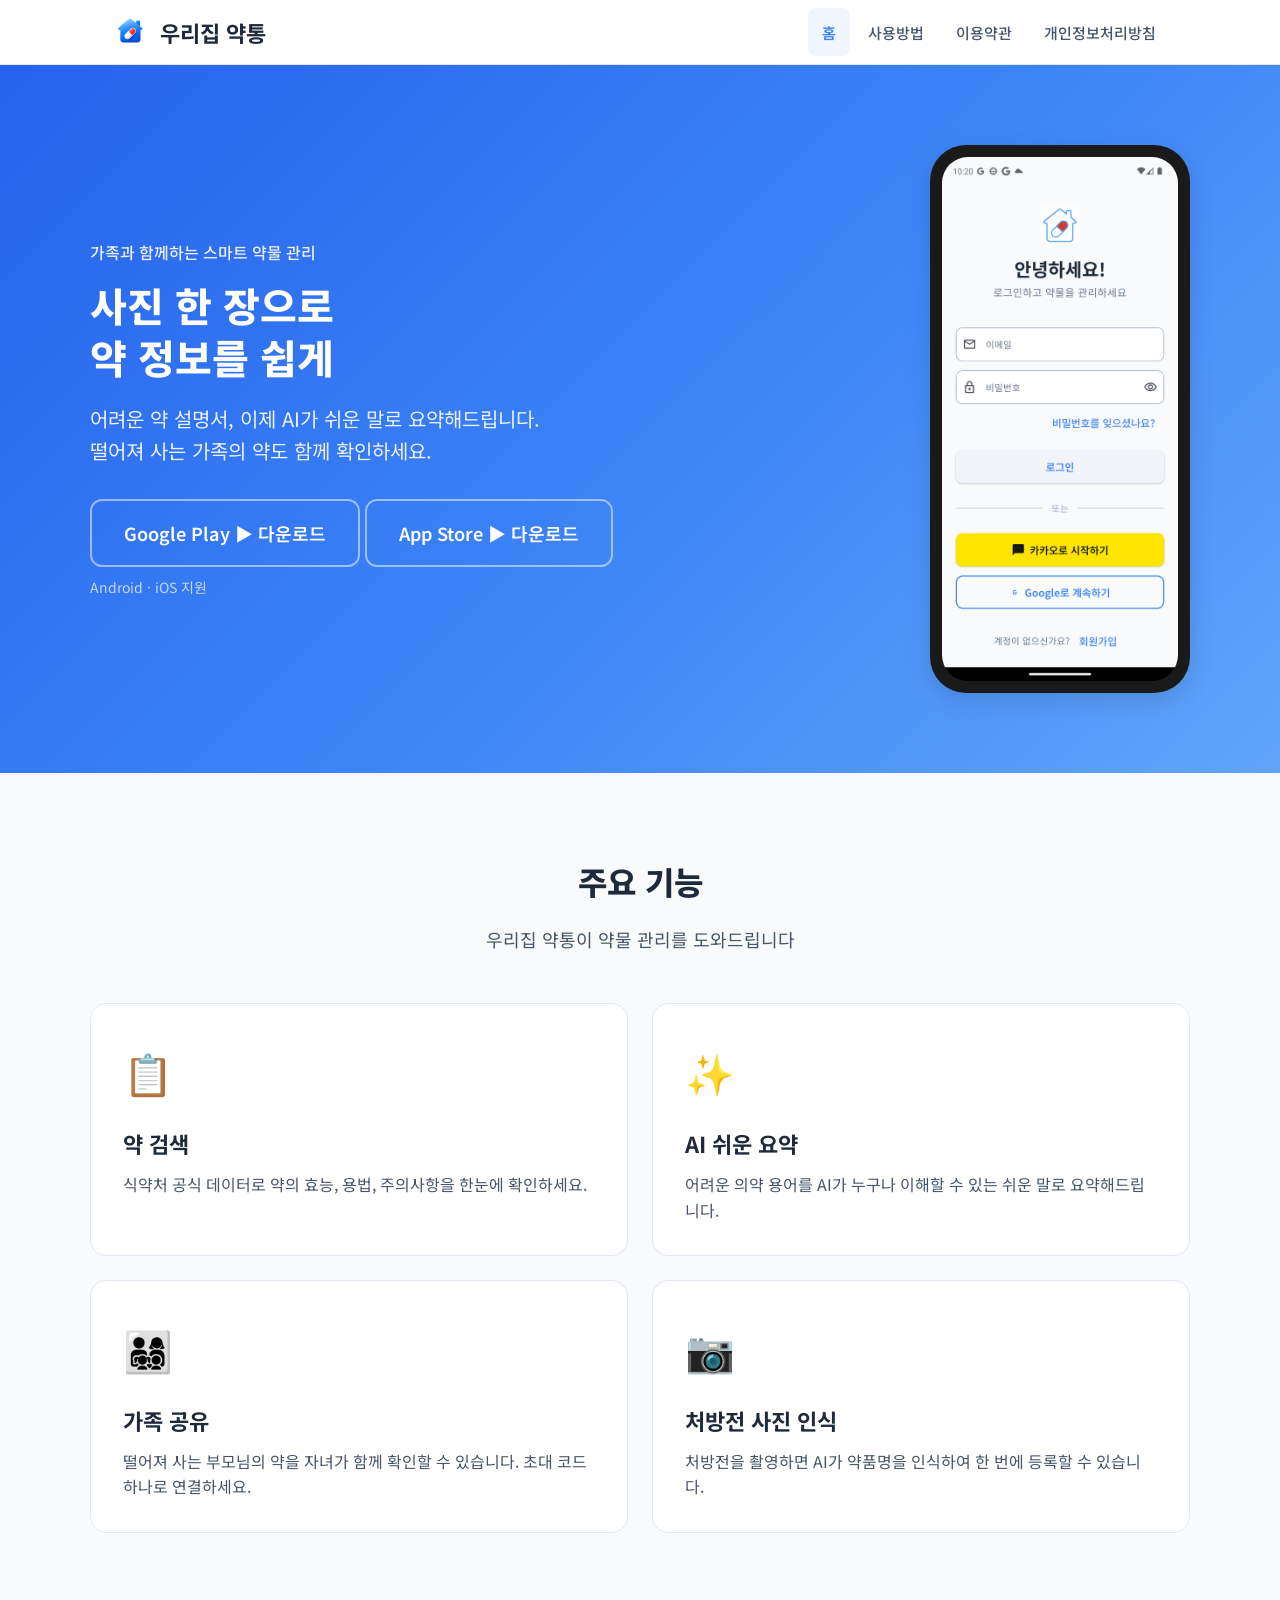
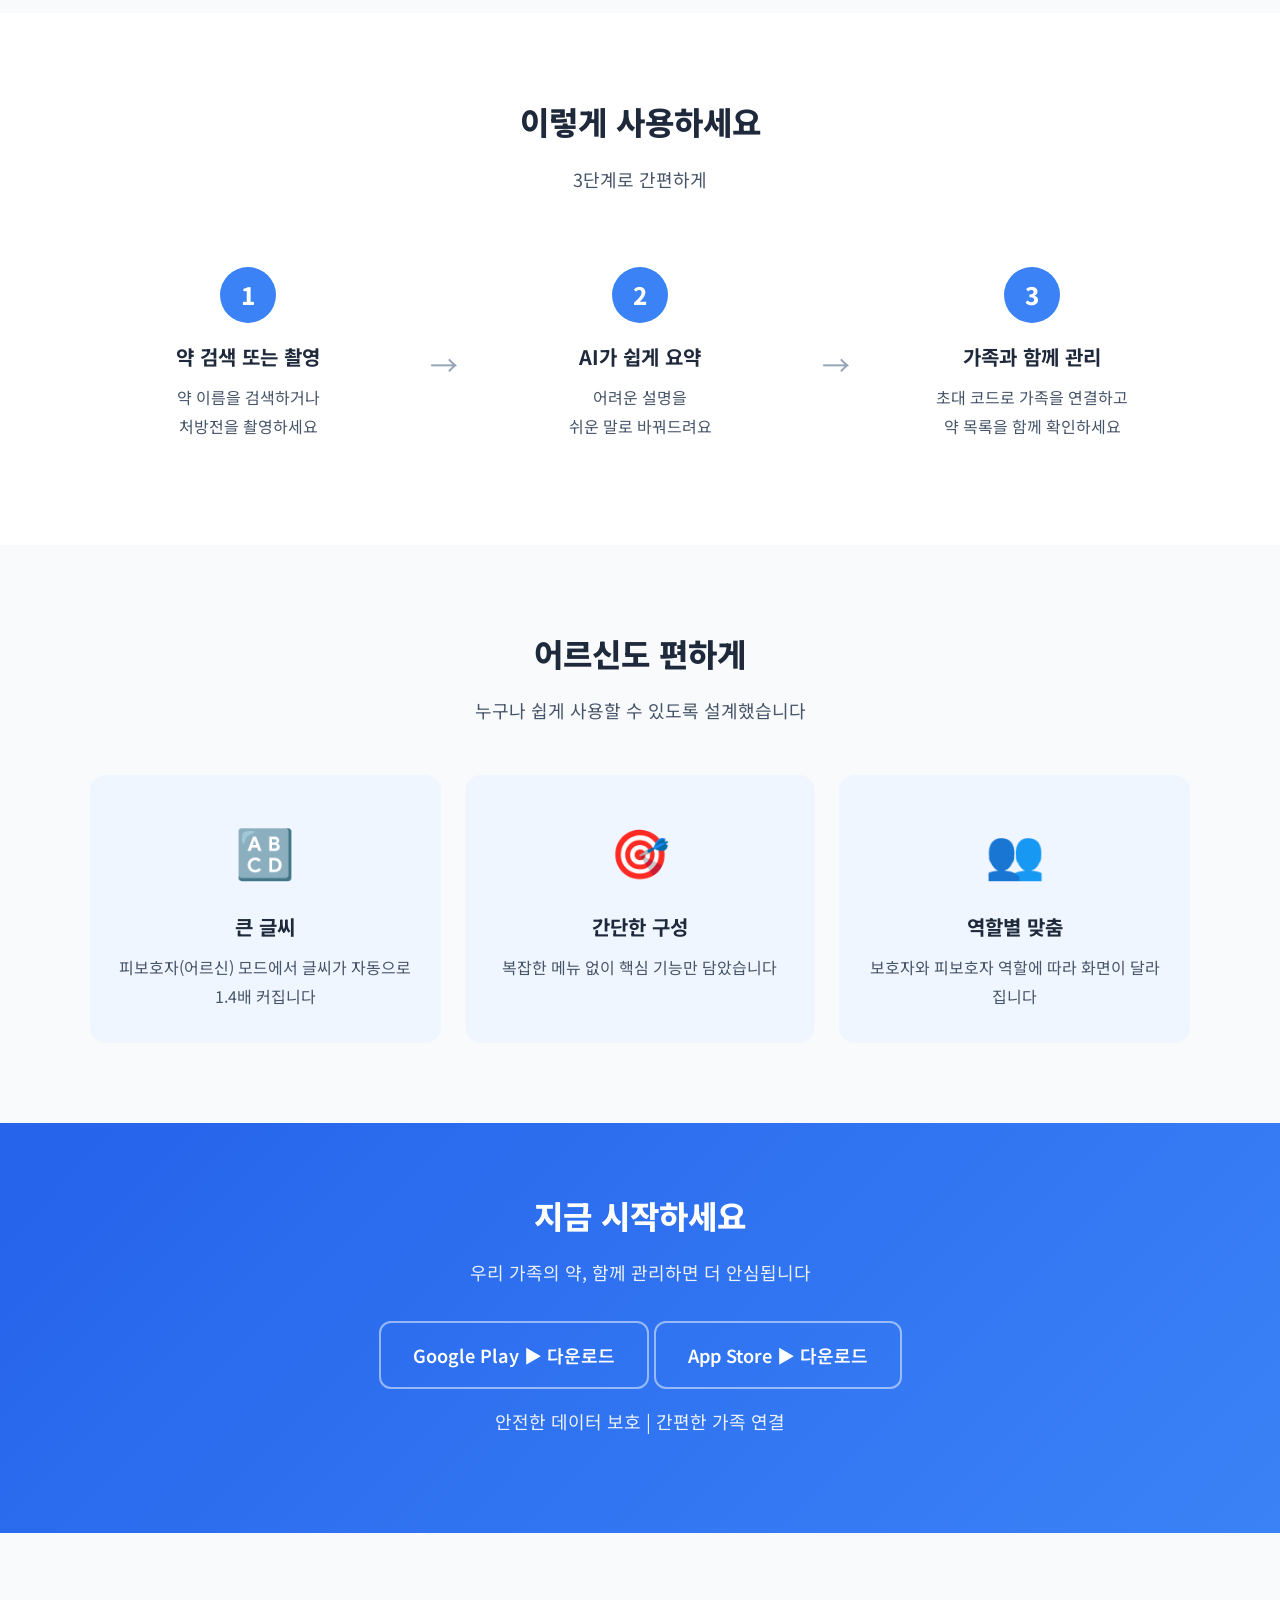
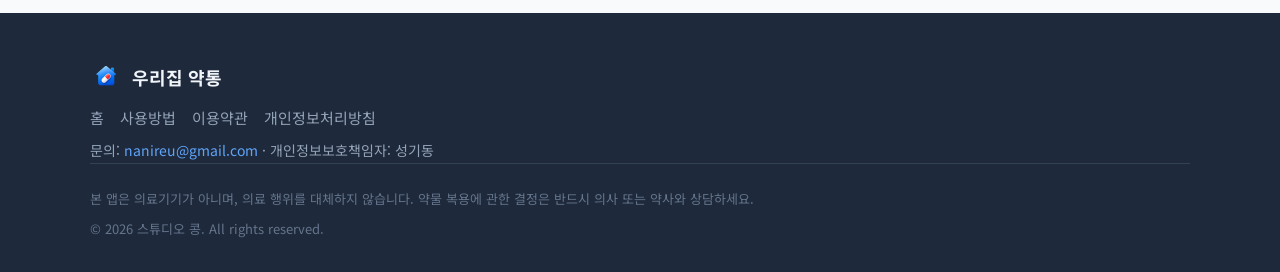
==== index.html @ a36c47f7 "style: 푸터 저작권자를 스튜디오 콩으로 변경 (4개 페이지) © 2026 우리집 약통 → © 2026 스튜디오 콩 index/guide/terms/privacy 전체 동일 적" ====
<!DOCTYPE html>
<html lang="ko">
<head>
    <meta charset="UTF-8">
    <meta name="viewport" content="width=device-width, initial-scale=1.0">
    <title>우리집 약통 - 가족과 함께하는 스마트 약물 관리</title>
    <meta name="description" content="사진 한 장으로 약 정보 확인, 가족과 함께 관리하는 스마트 약통. 식약처 공식 데이터 기반, AI 약물 요약, 가족 공유 기능.">
    <meta name="theme-color" content="#3B82F6">
    <meta property="og:type" content="website">
    <meta property="og:site_name" content="우리집 약통">
    <meta property="og:url" content="https://fammed.kr/">
    <meta property="og:title" content="우리집 약통 - 가족과 함께하는 스마트 약물 관리">
    <meta property="og:description" content="사진 한 장으로 약 정보 확인, 가족과 함께 관리하는 스마트 약통">
    <meta property="og:image" content="https://fammed.kr/images/feature.png">
    <meta name="twitter:card" content="summary_large_image">
    <meta name="twitter:title" content="우리집 약통 - 가족과 함께하는 스마트 약물 관리">
    <meta name="twitter:description" content="사진 한 장으로 약 정보 확인, 가족과 함께 관리하는 스마트 약통">
    <meta name="twitter:image" content="https://fammed.kr/images/feature.png">
    <link rel="canonical" href="https://fammed.kr/">
    <link rel="icon" type="image/png" href="images/logo.png">
    <link rel="preconnect" href="https://fonts.googleapis.com">
    <link rel="preconnect" href="https://fonts.gstatic.com" crossorigin>
    <link href="https://fonts.googleapis.com/css2?family=Noto+Sans+KR:wght@400;500;600;700;800&display=swap" rel="stylesheet">
    <link rel="stylesheet" href="css/style.css">
</head>
<body>

<!-- Header -->
<header class="site-header">
    <div class="header-inner">
        <a href="index.html" class="header-logo">
            <img src="images/logo.png" alt="우리집 약통 로고">
            <h1>우리집 약통</h1>
        </a>
        <button class="hamburger" onclick="this.classList.toggle('open');this.nextElementSibling.querySelector('.header-nav').classList.toggle('open')" aria-label="메뉴">
            <span></span>
            <span></span>
            <span></span>
        </button>
        <nav>
            <ul class="header-nav">
                <li><a href="index.html" class="active">홈</a></li>
                <li><a href="guide.html">사용방법</a></li>
                <li><a href="terms.html">이용약관</a></li>
                <li><a href="privacy.html">개인정보처리방침</a></li>
            </ul>
        </nav>
    </div>
</header>

<!-- Hero -->
<section class="hero">
    <div class="hero-inner">
        <div class="hero-text">
            <p class="hero-tagline">가족과 함께하는 스마트 약물 관리</p>
            <h1>사진 한 장으로<br>약 정보를 쉽게</h1>
            <p class="hero-desc">
                어려운 약 설명서, 이제 AI가 쉬운 말로 요약해드립니다.<br>
                떨어져 사는 가족의 약도 함께 확인하세요.
            </p>
            <a href="https://play.google.com/store/apps/details?id=com.fammed.fammed" class="btn btn-outline" target="_blank" rel="noopener">
                Google Play ▶ 다운로드
            </a>
            <a href="https://apps.apple.com/kr/app/id6784476126" class="btn btn-outline" target="_blank" rel="noopener">
                App Store ▶ 다운로드
            </a>
            <p class="btn-sub">Android · iOS 지원</p>
        </div>
        <div class="hero-phone">
            <div class="phone-mockup">
                <img src="images/login.png" alt="우리집 약통 앱 화면">
            </div>
        </div>
    </div>
</section>

<!-- Features -->
<section class="section">
    <div class="container">
        <h2 class="section-title">주요 기능</h2>
        <p class="section-subtitle">우리집 약통이 약물 관리를 도와드립니다</p>
    </div>
    <div class="features-grid">
        <div class="feature-card">
            <div class="feature-icon">&#x1F4CB;</div>
            <h3>약 검색</h3>
            <p>식약처 공식 데이터로 약의 효능, 용법, 주의사항을 한눈에 확인하세요.</p>
        </div>
        <div class="feature-card">
            <div class="feature-icon">&#x2728;</div>
            <h3>AI 쉬운 요약</h3>
            <p>어려운 의약 용어를 AI가 누구나 이해할 수 있는 쉬운 말로 요약해드립니다.</p>
        </div>
        <div class="feature-card">
            <div class="feature-icon">&#x1F468;&#x200D;&#x1F469;&#x200D;&#x1F467;&#x200D;&#x1F466;</div>
            <h3>가족 공유</h3>
            <p>떨어져 사는 부모님의 약을 자녀가 함께 확인할 수 있습니다. 초대 코드 하나로 연결하세요.</p>
        </div>
        <div class="feature-card">
            <div class="feature-icon">&#x1F4F7;</div>
            <h3>처방전 사진 인식</h3>
            <p>처방전을 촬영하면 AI가 약품명을 인식하여 한 번에 등록할 수 있습니다.</p>
        </div>
    </div>
</section>

<!-- How It Works -->
<section class="section section-alt">
    <div class="container">
        <h2 class="section-title">이렇게 사용하세요</h2>
        <p class="section-subtitle">3단계로 간편하게</p>
    </div>
    <div class="steps">
        <div class="step">
            <div class="step-number">1</div>
            <h3>약 검색 또는 촬영</h3>
            <p>약 이름을 검색하거나<br>처방전을 촬영하세요</p>
        </div>
        <div class="step-arrow">&#x2192;</div>
        <div class="step">
            <div class="step-number">2</div>
            <h3>AI가 쉽게 요약</h3>
            <p>어려운 설명을<br>쉬운 말로 바꿔드려요</p>
        </div>
        <div class="step-arrow">&#x2192;</div>
        <div class="step">
            <div class="step-number">3</div>
            <h3>가족과 함께 관리</h3>
            <p>초대 코드로 가족을 연결하고<br>약 목록을 함께 확인하세요</p>
        </div>
    </div>
</section>

<!-- Elderly Friendly -->
<section class="section">
    <div class="container">
        <h2 class="section-title">어르신도 편하게</h2>
        <p class="section-subtitle">누구나 쉽게 사용할 수 있도록 설계했습니다</p>
    </div>
    <div class="elderly-features">
        <div class="elderly-card">
            <div class="feature-icon">&#x1F520;</div>
            <h3>큰 글씨</h3>
            <p>피보호자(어르신) 모드에서 글씨가 자동으로 1.4배 커집니다</p>
        </div>
        <div class="elderly-card">
            <div class="feature-icon">&#x1F3AF;</div>
            <h3>간단한 구성</h3>
            <p>복잡한 메뉴 없이 핵심 기능만 담았습니다</p>
        </div>
        <div class="elderly-card">
            <div class="feature-icon">&#x1F465;</div>
            <h3>역할별 맞춤</h3>
            <p>보호자와 피보호자 역할에 따라 화면이 달라집니다</p>
        </div>
    </div>
</section>

<!-- CTA -->
<section class="cta">
    <h2>지금 시작하세요</h2>
    <p>우리 가족의 약, 함께 관리하면 더 안심됩니다</p>
    <a href="https://play.google.com/store/apps/details?id=com.fammed.fammed" class="btn btn-outline" target="_blank" rel="noopener">
        Google Play ▶ 다운로드
    </a>
    <a href="https://apps.apple.com/kr/app/id6784476126" class="btn btn-outline" target="_blank" rel="noopener">
        App Store ▶ 다운로드
    </a>
    <p class="cta-sub">안전한 데이터 보호 | 간편한 가족 연결</p>
</section>

<!-- Footer -->
<footer class="site-footer">
    <div class="footer-inner">
        <div>
            <div class="footer-brand">
                <img src="images/logo.png" alt="우리집 약통">
                <span>우리집 약통</span>
            </div>
            <ul class="footer-nav">
                <li><a href="index.html">홈</a></li>
                <li><a href="guide.html">사용방법</a></li>
                <li><a href="terms.html">이용약관</a></li>
                <li><a href="privacy.html">개인정보처리방침</a></li>
            </ul>
            <p class="footer-contact">문의: <a href="mailto:nanireu@gmail.com">nanireu@gmail.com</a> · 개인정보보호책임자: 성기동</p>
        </div>
        <p class="footer-disclaimer">
            본 앱은 의료기기가 아니며, 의료 행위를 대체하지 않습니다.
            약물 복용에 관한 결정은 반드시 의사 또는 약사와 상담하세요.
        </p>
        <p class="footer-copyright">&copy; 2026 스튜디오 콩. All rights reserved.</p>
    </div>
</footer>

</body>
</html>
---- css/style.css ----
/* ===== Design Tokens ===== */
:root {
  --primary: #3B82F6;
  --primary-light: #60A5FA;
  --primary-dark: #2563EB;
  --primary-bg: #EFF6FF;
  --success: #10B981;
  --warning: #F59E0B;
  --danger: #EF4444;
  --bg: #F8FAFC;
  --surface: #FFFFFF;
  --text-primary: #1E293B;
  --text-secondary: #475569;
  --text-muted: #94A3B8;
  --border: #E2E8F0;
  --radius-sm: 8px;
  --radius-base: 12px;
  --radius-lg: 16px;
  --radius-xl: 24px;
  --shadow-sm: 0 1px 3px rgba(0,0,0,0.08);
  --shadow-md: 0 4px 12px rgba(0,0,0,0.1);
  --shadow-lg: 0 8px 24px rgba(0,0,0,0.12);
  --max-width: 1100px;
}

/* ===== Reset & Base ===== */
*, *::before, *::after { box-sizing: border-box; margin: 0; padding: 0; }

html { scroll-behavior: smooth; }

body {
  font-family: 'Noto Sans KR', -apple-system, 'Malgun Gothic', sans-serif;
  font-size: 18px;
  line-height: 1.8;
  color: var(--text-primary);
  background: var(--bg);
  -webkit-font-smoothing: antialiased;
}

img { max-width: 100%; height: auto; display: block; }
a { color: var(--primary); text-decoration: none; }
a:hover { text-decoration: underline; }

/* ===== Layout ===== */
.container { max-width: var(--max-width); margin: 0 auto; padding: 0 20px; }

/* ===== Header ===== */
.site-header {
  background: var(--surface);
  border-bottom: 1px solid var(--border);
  position: sticky;
  top: 0;
  z-index: 100;
}

.header-inner {
  max-width: var(--max-width);
  margin: 0 auto;
  padding: 0 20px;
  display: flex;
  align-items: center;
  justify-content: space-between;
  height: 64px;
}

.header-logo {
  display: flex;
  align-items: center;
  gap: 10px;
  text-decoration: none;
  color: var(--text-primary);
}

.header-logo img { width: 36px; height: 36px; border-radius: 8px; }
.header-logo span { font-weight: 700; font-size: 20px; }
.header-logo h1 { font-weight: 700; font-size: 22px; margin: 0; line-height: 1; }
.header-logo:has(h1) img { width: 40px; height: 40px; }

.header-nav {
  display: flex;
  gap: 4px;
  list-style: none;
  overflow-x: auto;
  -webkit-overflow-scrolling: touch;
}

.header-nav a {
  display: block;
  padding: 8px 14px;
  border-radius: var(--radius-sm);
  color: var(--text-secondary);
  font-size: 15px;
  font-weight: 500;
  white-space: nowrap;
  min-height: 48px;
  display: flex;
  align-items: center;
}

.header-nav a:hover { background: var(--primary-bg); color: var(--primary); text-decoration: none; }
.header-nav a.active { background: var(--primary-bg); color: var(--primary); font-weight: 600; }

/* Hamburger Button */
.hamburger {
  display: none;
  flex-direction: column;
  justify-content: center;
  align-items: center;
  background: none;
  border: none;
  cursor: pointer;
  padding: 8px;
  min-width: 48px;
  min-height: 48px;
  gap: 5px;
  margin-left: auto;
}

.hamburger span {
  display: block;
  width: 22px;
  height: 3px;
  background: var(--text-primary);
  border-radius: 2px;
  transition: transform 0.3s, opacity 0.3s;
}

.hamburger.open span:nth-child(1) { transform: rotate(45deg) translate(5px, 6px); }
.hamburger.open span:nth-child(2) { opacity: 0; }
.hamburger.open span:nth-child(3) { transform: rotate(-45deg) translate(5px, -6px); }

/* ===== Footer ===== */
.site-footer {
  background: var(--text-primary);
  color: #CBD5E1;
  padding: 48px 20px 32px;
  margin-top: 80px;
  font-size: 15px;
  line-height: 1.7;
}

.footer-inner {
  max-width: var(--max-width);
  margin: 0 auto;
}

.footer-brand { display: flex; align-items: center; gap: 10px; margin-bottom: 12px; }
.footer-brand img { width: 32px; height: 32px; border-radius: 6px; }
.footer-brand span { font-weight: 700; font-size: 18px; color: #F1F5F9; }

.footer-nav { list-style: none; display: flex; flex-wrap: wrap; gap: 16px; margin-bottom: 8px; }
.footer-nav a { color: #94A3B8; }
.footer-nav a:hover { color: #F1F5F9; }

.footer-contact { color: #94A3B8; font-size: 14px; margin-bottom: 0; }
.footer-contact a { color: var(--primary-light); }

.footer-disclaimer {
  grid-column: 1 / -1;
  padding-top: 24px;
  border-top: 1px solid #334155;
  font-size: 13px;
  color: #64748B;
}

.footer-copyright {
  grid-column: 1 / -1;
  font-size: 13px;
  color: #64748B;
  margin-top: 8px;
}

/* ===== Hero Section ===== */
.hero {
  background: linear-gradient(135deg, var(--primary-dark), var(--primary), var(--primary-light));
  color: white;
  padding: 80px 20px;
  text-align: center;
}

.hero-inner {
  max-width: var(--max-width);
  margin: 0 auto;
  display: flex;
  align-items: center;
  gap: 60px;
}

.hero-text { flex: 1; text-align: left; }

.hero-tagline {
  font-size: 16px;
  font-weight: 500;
  opacity: 0.9;
  margin-bottom: 12px;
}

.hero h1 {
  font-size: 40px;
  font-weight: 800;
  line-height: 1.3;
  margin-bottom: 20px;
}

.hero-desc {
  font-size: 20px;
  opacity: 0.9;
  margin-bottom: 32px;
  line-height: 1.6;
}

.hero-phone {
  flex-shrink: 0;
  width: 260px;
}

.phone-mockup {
  background: #1a1a1a;
  border-radius: 36px;
  padding: 12px;
  box-shadow: var(--shadow-lg);
}

.phone-mockup img {
  border-radius: 26px;
  width: 100%;
}

/* ===== Buttons ===== */
.btn {
  display: inline-flex;
  align-items: center;
  gap: 8px;
  padding: 16px 32px;
  border-radius: var(--radius-base);
  font-size: 18px;
  font-weight: 600;
  min-height: 56px;
  cursor: pointer;
  border: none;
  transition: transform 0.15s, box-shadow 0.15s;
}

.btn:hover { transform: translateY(-1px); box-shadow: var(--shadow-md); text-decoration: none; }

.btn-white { background: white; color: var(--primary-dark); }
.btn-primary { background: var(--primary); color: white; }
.btn-outline { background: transparent; color: white; border: 2px solid rgba(255,255,255,0.5); }

.btn-coming-soon {
  position: relative;
  opacity: 0.85;
}

.badge-soon {
  background: var(--warning);
  color: #1a1a1a;
  font-size: 11px;
  font-weight: 700;
  padding: 2px 8px;
  border-radius: 4px;
  margin-left: 4px;
}

.btn-sub { font-size: 14px; opacity: 0.7; margin-top: 8px; }

/* ===== Section Common ===== */
.section { padding: 80px 20px; }
.section-alt { background: var(--surface); }

.section-title {
  font-size: 32px;
  font-weight: 800;
  text-align: center;
  margin-bottom: 12px;
  color: var(--text-primary);
}

.section-subtitle {
  text-align: center;
  color: var(--text-secondary);
  font-size: 18px;
  margin-bottom: 48px;
}

/* ===== Feature Cards ===== */
.features-grid {
  max-width: var(--max-width);
  margin: 0 auto;
  display: grid;
  grid-template-columns: repeat(2, 1fr);
  gap: 24px;
}

.feature-card {
  background: var(--surface);
  border: 1px solid var(--border);
  border-radius: var(--radius-lg);
  padding: 32px;
  transition: box-shadow 0.2s, transform 0.2s;
}

.feature-card:hover { box-shadow: var(--shadow-md); transform: translateY(-2px); }

.feature-icon { font-size: 40px; margin-bottom: 16px; }

.feature-card h3 {
  font-size: 22px;
  font-weight: 700;
  margin-bottom: 8px;
}

.feature-card p {
  color: var(--text-secondary);
  font-size: 16px;
  line-height: 1.6;
}

/* ===== Steps ===== */
.steps {
  max-width: var(--max-width);
  margin: 0 auto;
  display: flex;
  gap: 24px;
  align-items: flex-start;
}

.step {
  flex: 1;
  text-align: center;
  padding: 24px;
}

.step-number {
  width: 56px;
  height: 56px;
  background: var(--primary);
  color: white;
  border-radius: 50%;
  display: inline-flex;
  align-items: center;
  justify-content: center;
  font-size: 24px;
  font-weight: 800;
  margin-bottom: 16px;
}

.step h3 { font-size: 20px; margin-bottom: 8px; }
.step p { color: var(--text-secondary); font-size: 16px; }

.step-arrow {
  flex-shrink: 0;
  align-self: center;
  font-size: 28px;
  color: var(--text-muted);
  padding-top: 20px;
}

/* ===== Elderly Section ===== */
.elderly-features {
  max-width: var(--max-width);
  margin: 0 auto;
  display: grid;
  grid-template-columns: repeat(3, 1fr);
  gap: 24px;
}

.elderly-card {
  text-align: center;
  padding: 32px 24px;
  background: var(--primary-bg);
  border-radius: var(--radius-lg);
}

.elderly-card .feature-icon { font-size: 48px; }
.elderly-card h3 { font-size: 20px; margin-bottom: 8px; }
.elderly-card p { color: var(--text-secondary); font-size: 16px; }

/* ===== CTA Section ===== */
.cta {
  background: linear-gradient(135deg, var(--primary-dark), var(--primary));
  color: white;
  text-align: center;
  padding: 64px 20px;
}

.cta h2 { font-size: 32px; font-weight: 800; margin-bottom: 12px; }
.cta p { font-size: 18px; opacity: 0.9; margin-bottom: 32px; }
.cta-sub { font-size: 15px; opacity: 0.7; margin-top: 16px; }

/* ===== Legal Content ===== */
.legal-content {
  max-width: 800px;
  margin: 0 auto;
  padding: 40px 20px 80px;
}

.legal-content h1 {
  color: var(--primary);
  border-bottom: 2px solid var(--primary);
  padding-bottom: 10px;
  font-size: 28px;
  margin-bottom: 8px;
}

.legal-content .date { color: var(--text-muted); font-size: 14px; margin-bottom: 24px; }

.legal-content h2 {
  color: var(--primary-dark);
  margin-top: 40px;
  margin-bottom: 12px;
  font-size: 22px;
}

.legal-content h3 {
  color: var(--text-primary);
  margin-top: 24px;
  margin-bottom: 8px;
  font-size: 18px;
}

.legal-content p, .legal-content li {
  color: var(--text-secondary);
  line-height: 1.8;
}

.legal-content ul, .legal-content ol { padding-left: 24px; margin: 8px 0; }

.legal-content table { border-collapse: collapse; width: 100%; margin: 12px 0; }
.legal-content th, .legal-content td { border: 1px solid var(--border); padding: 10px 14px; text-align: left; font-size: 16px; }
.legal-content th { background: var(--bg); font-weight: 600; }

.legal-content blockquote {
  background: var(--primary-bg);
  border-left: 4px solid var(--primary);
  padding: 12px 16px;
  margin: 12px 0;
  border-radius: 0 var(--radius-sm) var(--radius-sm) 0;
}

/* ===== Guide Page ===== */
.guide-content {
  max-width: 800px;
  margin: 0 auto;
  padding: 40px 20px 80px;
}

.guide-content h1 {
  color: var(--primary);
  font-size: 32px;
  margin-bottom: 8px;
}

.guide-intro {
  color: var(--text-secondary);
  font-size: 18px;
  margin-bottom: 40px;
  padding-bottom: 24px;
  border-bottom: 1px solid var(--border);
}

.guide-section {
  margin-bottom: 48px;
}

.guide-section-header {
  display: flex;
  align-items: center;
  gap: 12px;
  margin-bottom: 16px;
}

.guide-section-number {
  width: 40px;
  height: 40px;
  background: var(--primary);
  color: white;
  border-radius: 50%;
  display: flex;
  align-items: center;
  justify-content: center;
  font-weight: 800;
  font-size: 18px;
  flex-shrink: 0;
}

.guide-section h2 {
  font-size: 24px;
  color: var(--text-primary);
}

.guide-step {
  background: var(--surface);
  border: 1px solid var(--border);
  border-radius: var(--radius-base);
  padding: 20px 24px;
  margin-bottom: 12px;
  margin-left: 52px;
}

.guide-step h3 {
  font-size: 17px;
  color: var(--primary-dark);
  margin-bottom: 6px;
}

.guide-step p {
  color: var(--text-secondary);
  font-size: 16px;
  line-height: 1.7;
}

.guide-tip {
  background: #FEF3C7;
  border-left: 4px solid var(--warning);
  padding: 12px 16px;
  margin: 12px 0 12px 52px;
  border-radius: 0 var(--radius-sm) var(--radius-sm) 0;
  font-size: 15px;
  color: #92400E;
}

.guide-note {
  background: var(--primary-bg);
  border-left: 4px solid var(--primary);
  padding: 12px 16px;
  margin: 12px 0 12px 52px;
  border-radius: 0 var(--radius-sm) var(--radius-sm) 0;
  font-size: 15px;
}

/* ===== Responsive ===== */
@media (max-width: 768px) {
  .hamburger { display: flex; }
  .header-inner { height: 56px; }
  .header-logo img { width: 28px; height: 28px; }
  .header-logo span { font-size: 15px; white-space: nowrap; }
  .header-logo h1 { font-size: 16px; white-space: nowrap; }
  .header-logo:has(h1) img { width: 30px; height: 30px; }

  .header-nav {
    display: none;
    position: absolute;
    top: 56px;
    left: 0;
    right: 0;
    background: var(--surface);
    border-bottom: 1px solid var(--border);
    flex-direction: column;
    padding: 8px 20px 16px;
    box-shadow: var(--shadow-md);
  }
  .header-nav.open { display: flex; }
  .header-nav a { font-size: 16px; padding: 12px 16px; }

  .hero { padding: 48px 20px; }
  .hero-inner { flex-direction: column; gap: 32px; text-align: center; }
  .hero-text { text-align: center; }
  .hero h1 { font-size: 28px; }
  .hero-desc { font-size: 17px; }
  .hero-phone { width: 200px; }

  .btn-outline { display: flex; width: 100%; max-width: 340px; justify-content: center; margin: 0 auto 14px; }

  .section { padding: 48px 20px; }
  .section-title { font-size: 24px; }
  .section-subtitle { margin-bottom: 32px; }

  .features-grid { grid-template-columns: 1fr; }
  .feature-card { padding: 24px; }

  .steps { flex-direction: column; gap: 8px; align-items: center; }
  .step { padding: 16px; text-align: center; }
  .step-number { width: 44px; height: 44px; font-size: 20px; }
  .step-arrow { transform: rotate(90deg); padding: 0; font-size: 20px; }

  .elderly-features { grid-template-columns: 1fr; }


  .guide-step { margin-left: 0; }
  .guide-tip, .guide-note { margin-left: 0; }
}

@media (max-width: 480px) {
  body { font-size: 16px; }
  .header-logo img { width: 24px; height: 24px; }
  .header-logo span { font-size: 14px; }
  .header-logo h1 { font-size: 15px; }
  .header-logo:has(h1) img { width: 26px; height: 26px; }
  .header-logo { gap: 6px; }
  .hero h1 { font-size: 24px; }
  .btn { padding: 14px 24px; font-size: 16px; }
  .steps { gap: 4px; }
  .step { padding: 12px; }
  .step-arrow { font-size: 18px; }
}
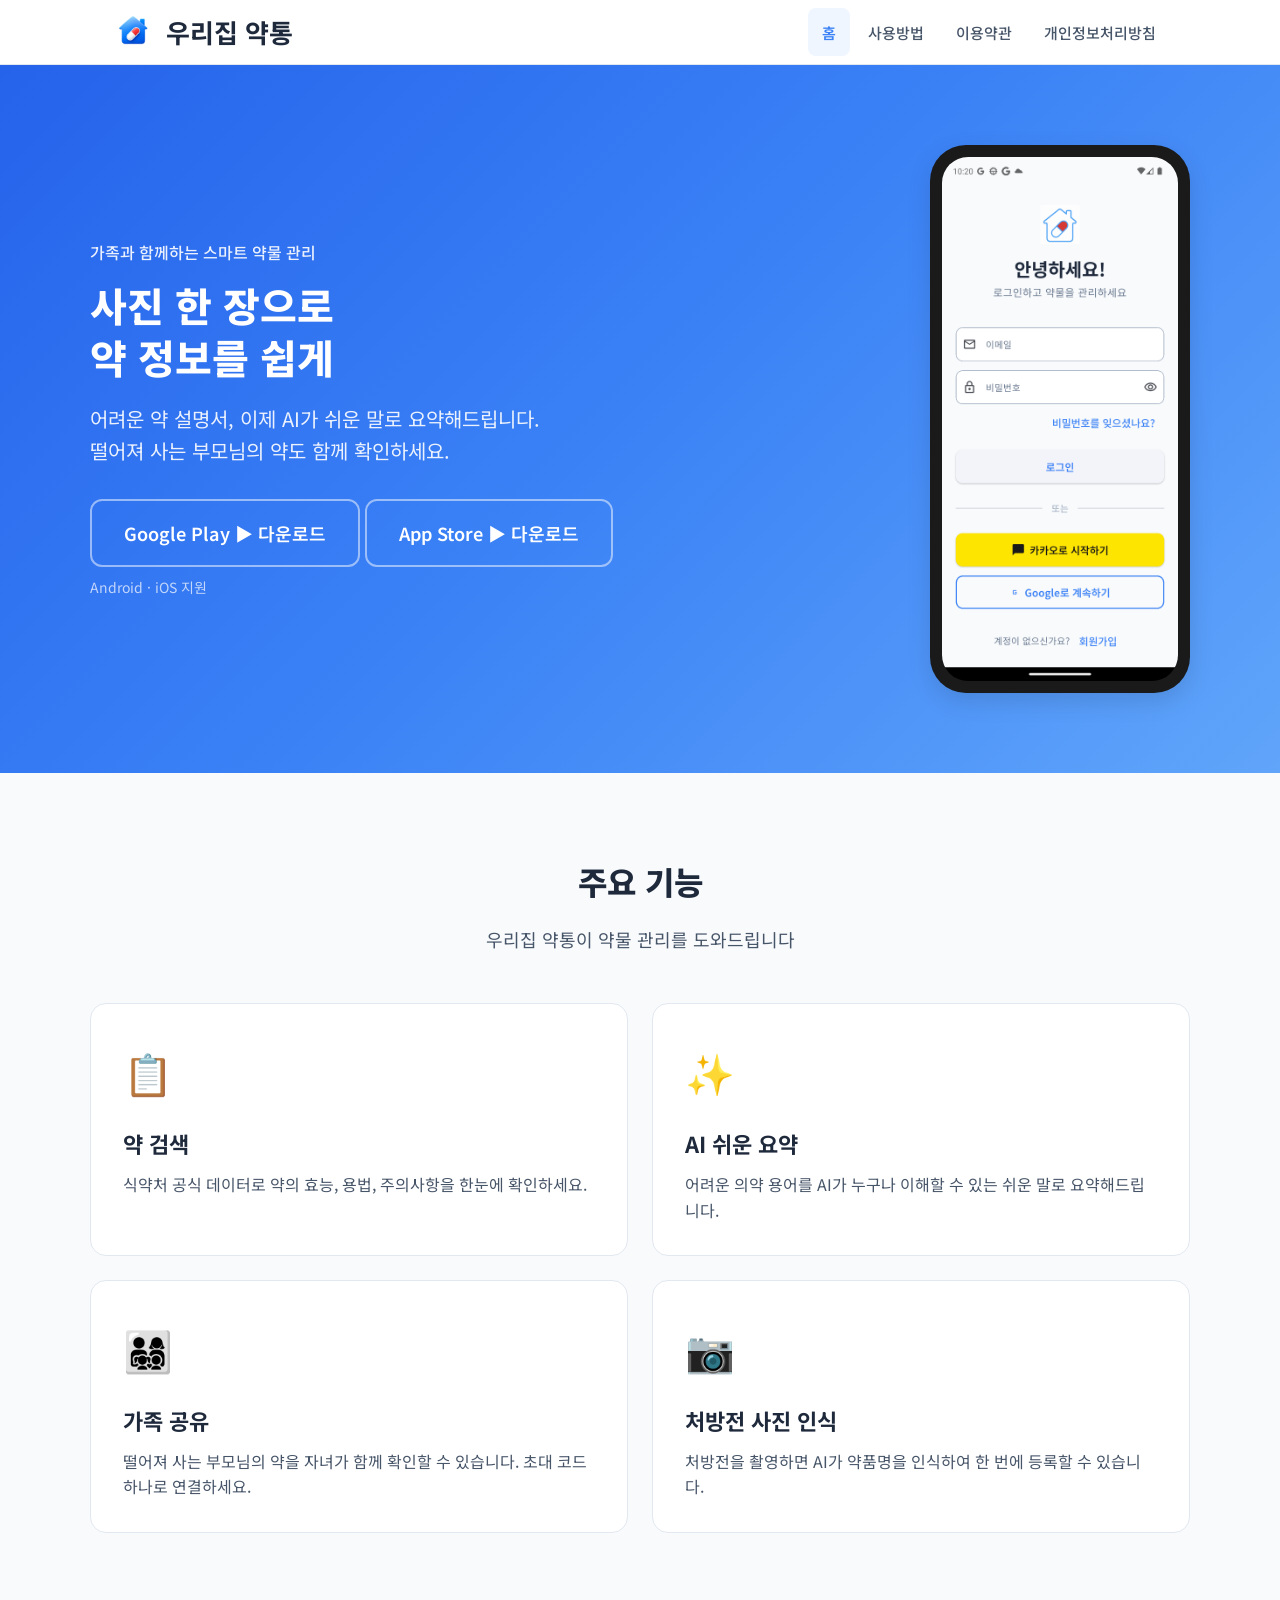
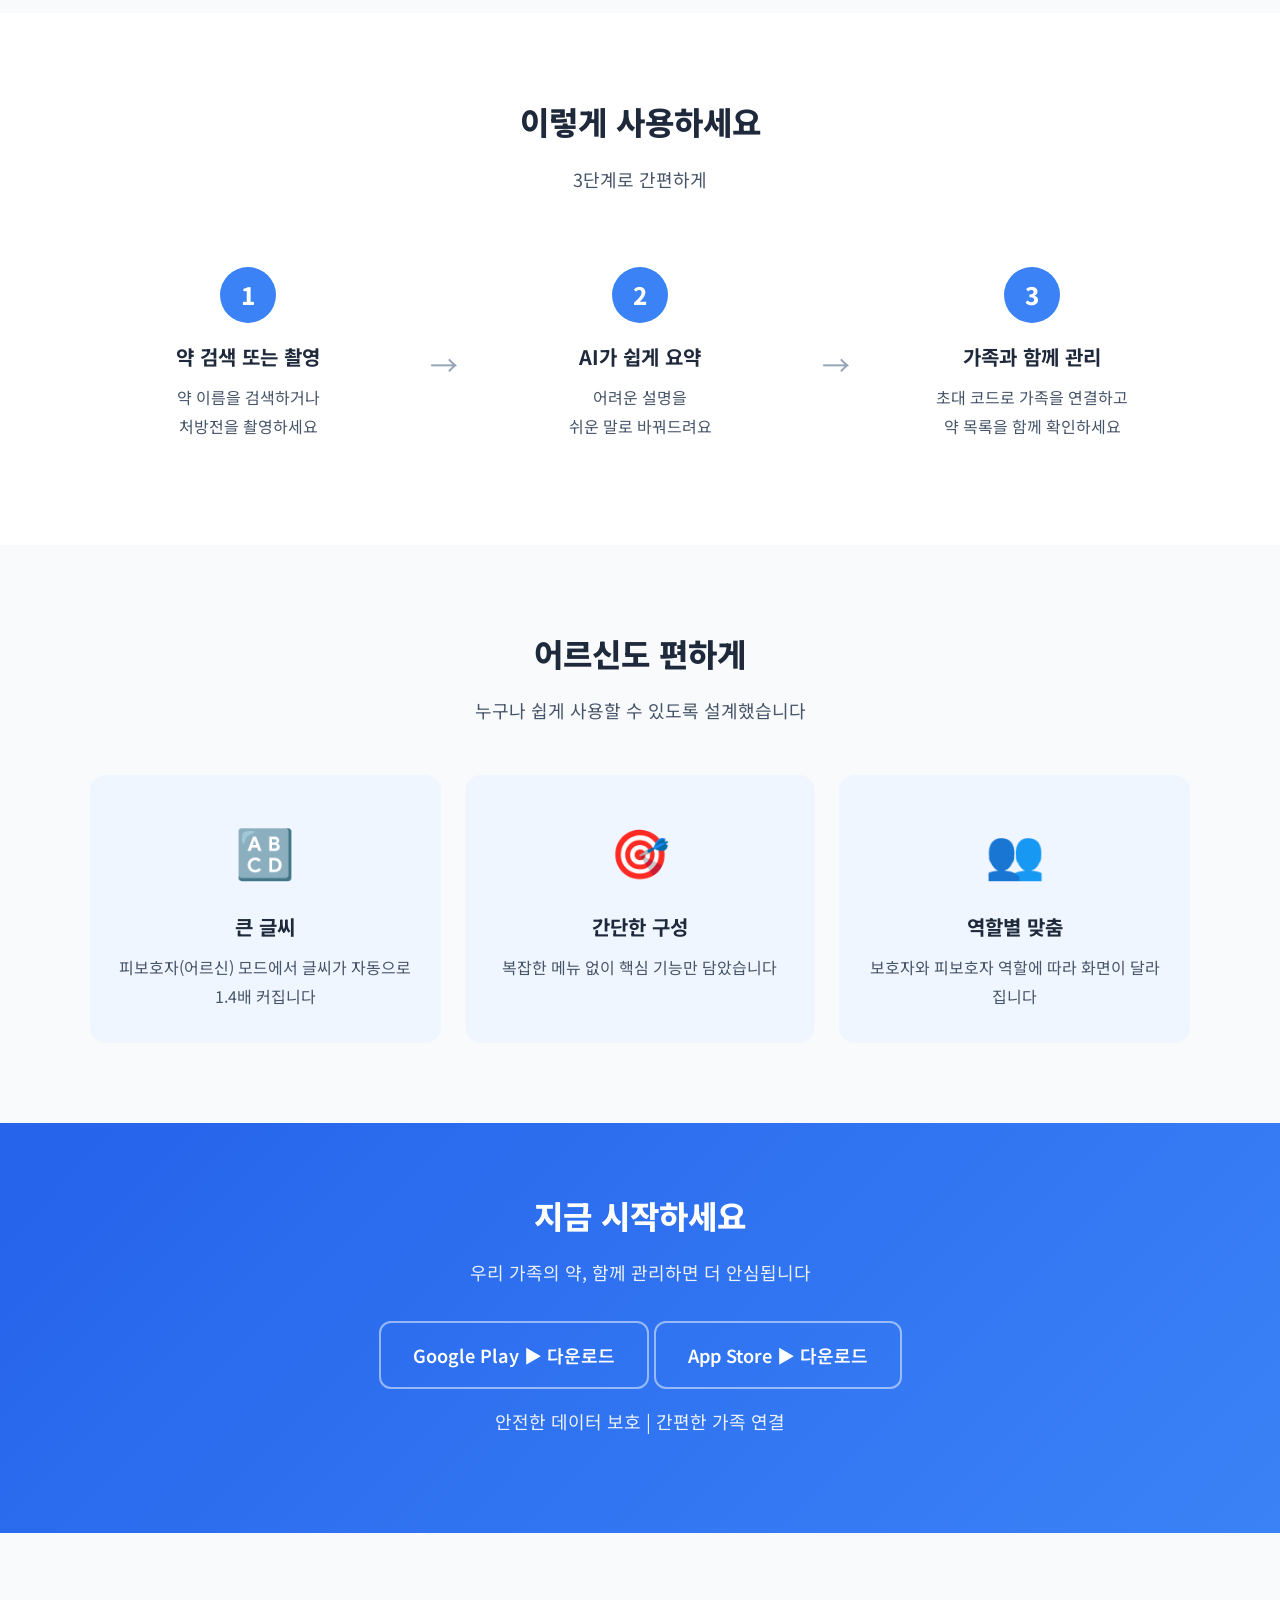
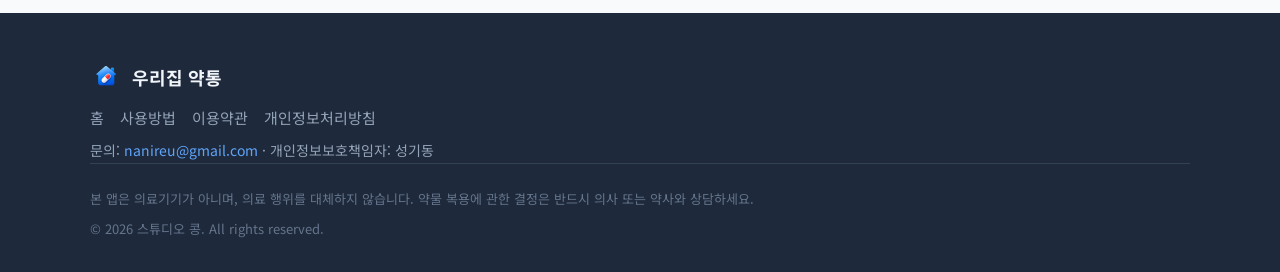
==== commit 0ea5713a: "copy: 핵심 사용 시나리오를 '부모님 약 관리'로 명확화 앱의 핵심 가치인 "떨어져 사는 부모님의 약을 자녀가 함께 관리"를 카피에 직접 드러냄.  - index 히어로: "떨" ====
--- a/index.html
+++ b/index.html
@@ -56,7 +56,7 @@
             <h1>사진 한 장으로<br>약 정보를 쉽게</h1>
             <p class="hero-desc">
                 어려운 약 설명서, 이제 AI가 쉬운 말로 요약해드립니다.<br>
-                떨어져 사는 가족의 약도 함께 확인하세요.
+                떨어져 사는 부모님의 약도 함께 확인하세요.
             </p>
             <a href="https://play.google.com/store/apps/details?id=com.fammed.fammed" class="btn btn-outline" target="_blank" rel="noopener">
                 Google Play ▶ 다운로드
--- a/css/style.css
+++ b/css/style.css
@@ -71,10 +71,9 @@
   color: var(--text-primary);
 }
 
-.header-logo img { width: 36px; height: 36px; border-radius: 8px; }
-.header-logo span { font-weight: 700; font-size: 20px; }
-.header-logo h1 { font-weight: 700; font-size: 22px; margin: 0; line-height: 1; }
-.header-logo:has(h1) img { width: 40px; height: 40px; }
+.header-logo img { width: 46px; height: 46px; border-radius: 8px; }
+.header-logo span { font-weight: 700; font-size: 26px; }
+.header-logo h1 { font-weight: 700; font-size: 26px; margin: 0; line-height: 1; }
 
 .header-nav {
   display: flex;
@@ -533,10 +532,9 @@
 @media (max-width: 768px) {
   .hamburger { display: flex; }
   .header-inner { height: 56px; }
-  .header-logo img { width: 28px; height: 28px; }
-  .header-logo span { font-size: 15px; white-space: nowrap; }
-  .header-logo h1 { font-size: 16px; white-space: nowrap; }
-  .header-logo:has(h1) img { width: 30px; height: 30px; }
+  .header-logo img { width: 38px; height: 38px; }
+  .header-logo span { font-size: 20px; white-space: nowrap; }
+  .header-logo h1 { font-size: 20px; white-space: nowrap; }
 
   .header-nav {
     display: none;
@@ -583,11 +581,10 @@
 
 @media (max-width: 480px) {
   body { font-size: 16px; }
-  .header-logo img { width: 24px; height: 24px; }
-  .header-logo span { font-size: 14px; }
-  .header-logo h1 { font-size: 15px; }
-  .header-logo:has(h1) img { width: 26px; height: 26px; }
-  .header-logo { gap: 6px; }
+  .header-logo img { width: 36px; height: 36px; }
+  .header-logo span { font-size: 19px; }
+  .header-logo h1 { font-size: 19px; }
+  .header-logo { gap: 8px; }
   .hero h1 { font-size: 24px; }
   .btn { padding: 14px 24px; font-size: 16px; }
   .steps { gap: 4px; }
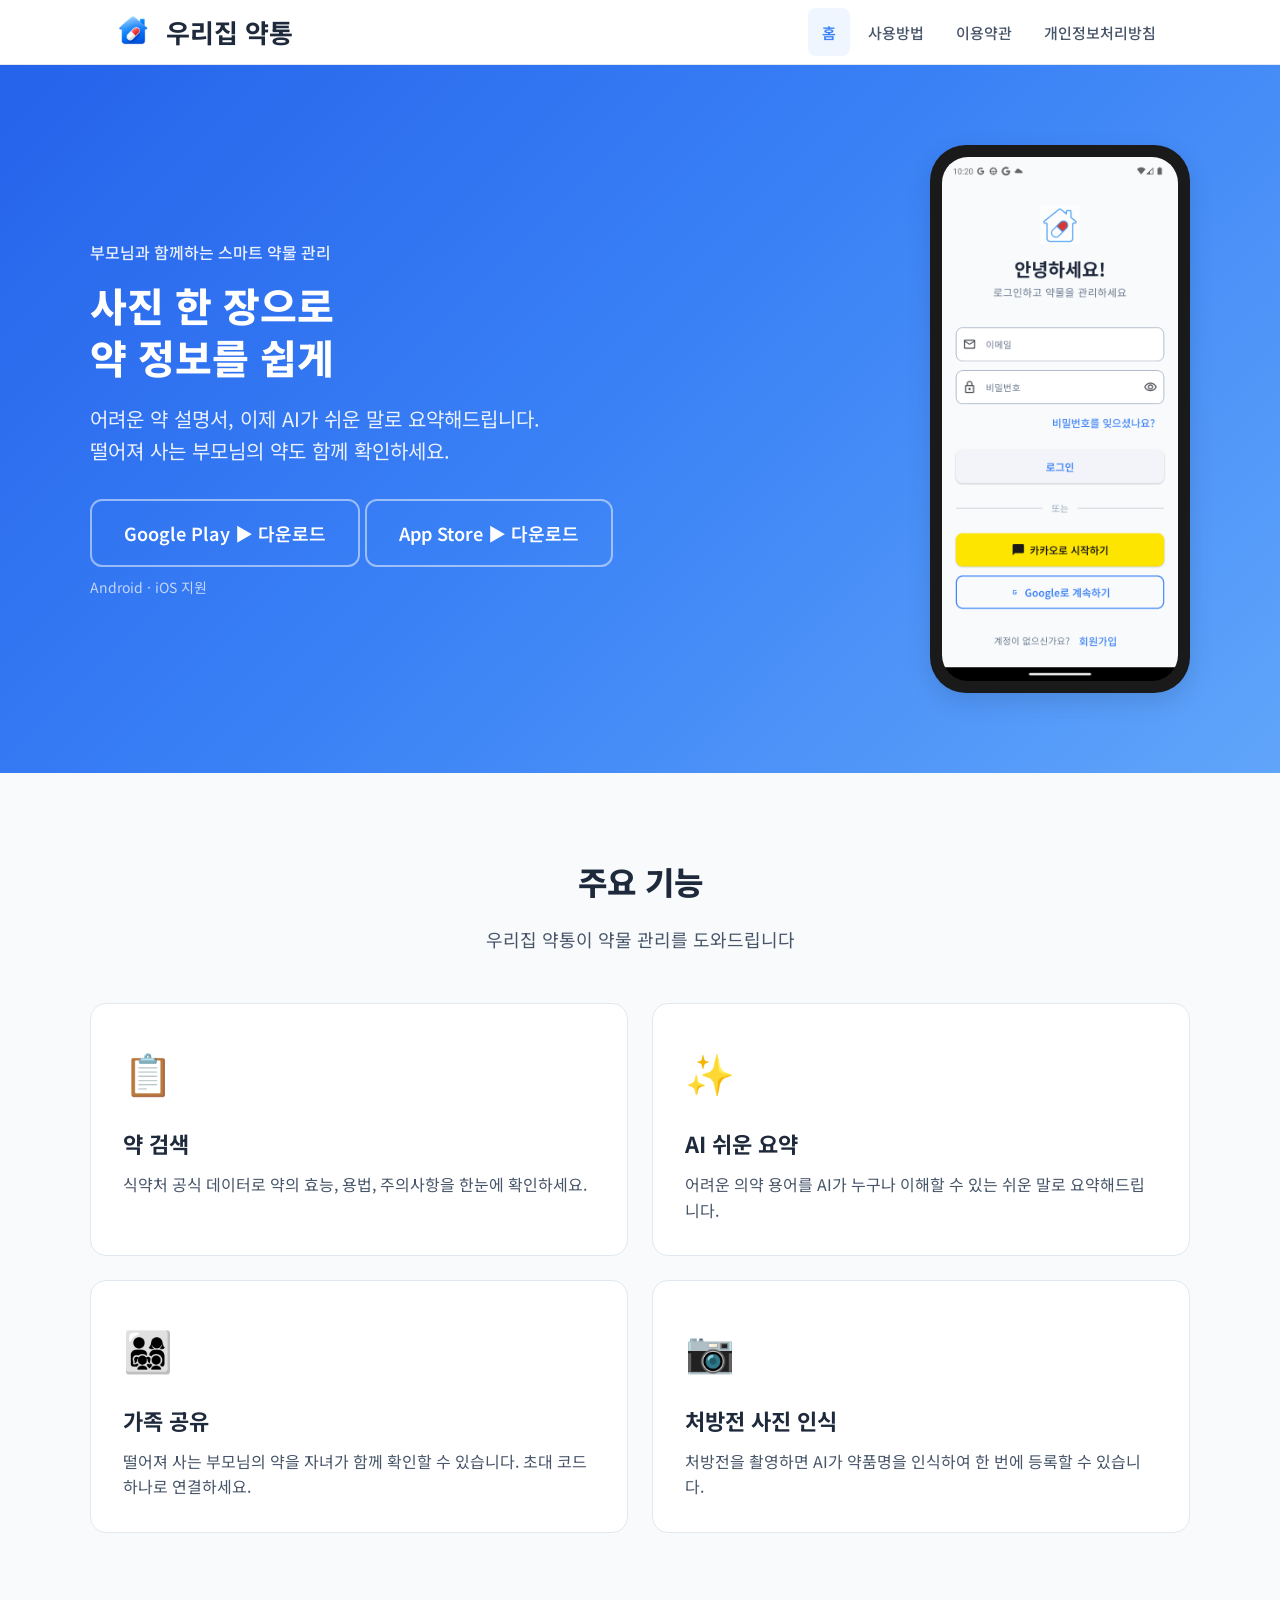
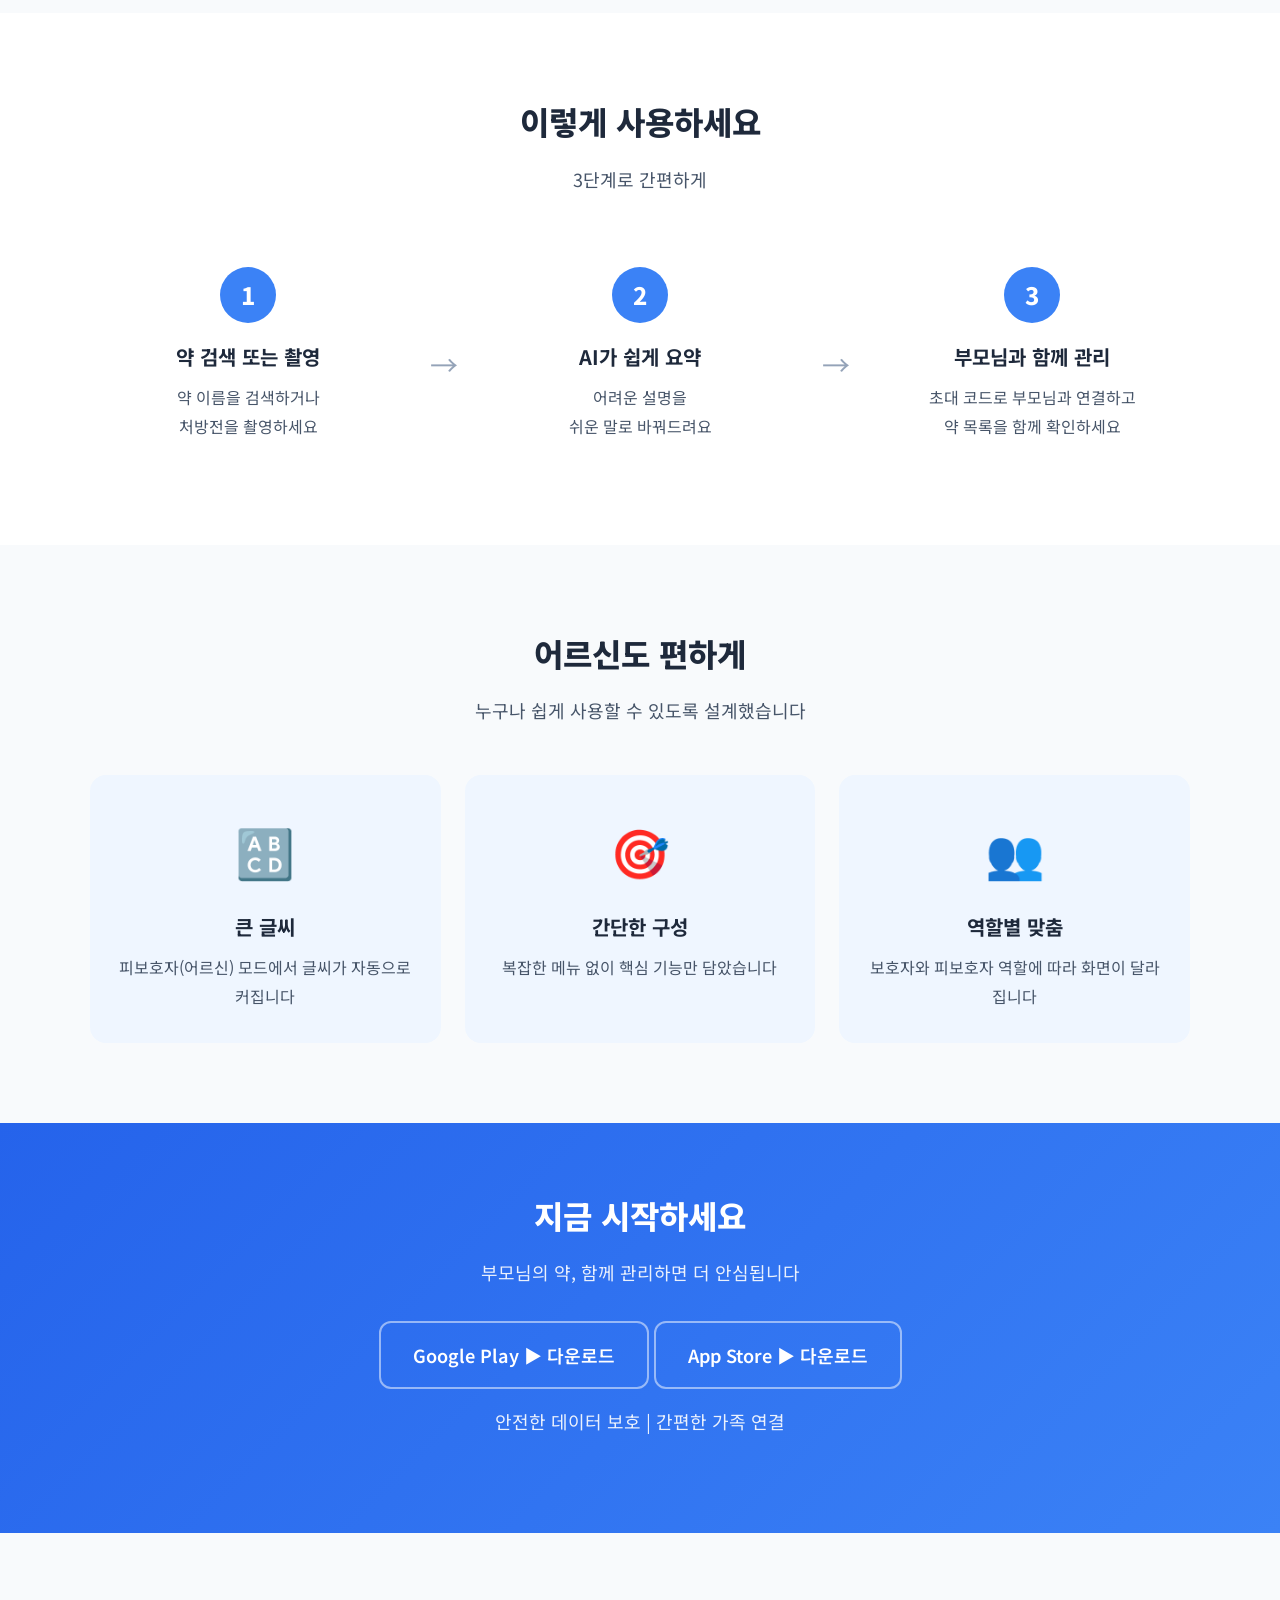
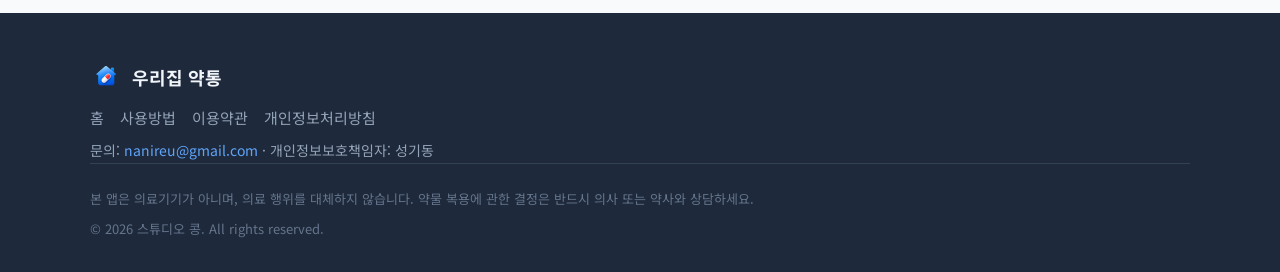
==== commit 34762291: "copy: 마케팅 문구를 '부모님' 중심으로 교체 + 글씨 확대 배수 삭제 '가족'보다 '부모님'이 핵심 사용 시나리오를 더 정확히 특정하므로 마케팅 문구 전반을 교체. 앱의 실제" ====
--- a/index.html
+++ b/index.html
@@ -3,18 +3,18 @@
 <head>
     <meta charset="UTF-8">
     <meta name="viewport" content="width=device-width, initial-scale=1.0">
-    <title>우리집 약통 - 가족과 함께하는 스마트 약물 관리</title>
-    <meta name="description" content="사진 한 장으로 약 정보 확인, 가족과 함께 관리하는 스마트 약통. 식약처 공식 데이터 기반, AI 약물 요약, 가족 공유 기능.">
+    <title>우리집 약통 - 부모님과 함께하는 스마트 약물 관리</title>
+    <meta name="description" content="사진 한 장으로 약 정보 확인, 떨어져 사는 부모님의 약까지 함께 관리하는 스마트 약통. 식약처 공식 데이터 기반, AI 약물 요약, 가족 공유 기능.">
     <meta name="theme-color" content="#3B82F6">
     <meta property="og:type" content="website">
     <meta property="og:site_name" content="우리집 약통">
     <meta property="og:url" content="https://fammed.kr/">
-    <meta property="og:title" content="우리집 약통 - 가족과 함께하는 스마트 약물 관리">
-    <meta property="og:description" content="사진 한 장으로 약 정보 확인, 가족과 함께 관리하는 스마트 약통">
+    <meta property="og:title" content="우리집 약통 - 부모님과 함께하는 스마트 약물 관리">
+    <meta property="og:description" content="사진 한 장으로 약 정보 확인, 떨어져 사는 부모님의 약까지 함께 관리하는 스마트 약통">
     <meta property="og:image" content="https://fammed.kr/images/feature.png">
     <meta name="twitter:card" content="summary_large_image">
-    <meta name="twitter:title" content="우리집 약통 - 가족과 함께하는 스마트 약물 관리">
-    <meta name="twitter:description" content="사진 한 장으로 약 정보 확인, 가족과 함께 관리하는 스마트 약통">
+    <meta name="twitter:title" content="우리집 약통 - 부모님과 함께하는 스마트 약물 관리">
+    <meta name="twitter:description" content="사진 한 장으로 약 정보 확인, 떨어져 사는 부모님의 약까지 함께 관리하는 스마트 약통">
     <meta name="twitter:image" content="https://fammed.kr/images/feature.png">
     <link rel="canonical" href="https://fammed.kr/">
     <link rel="icon" type="image/png" href="images/logo.png">
@@ -52,7 +52,7 @@
 <section class="hero">
     <div class="hero-inner">
         <div class="hero-text">
-            <p class="hero-tagline">가족과 함께하는 스마트 약물 관리</p>
+            <p class="hero-tagline">부모님과 함께하는 스마트 약물 관리</p>
             <h1>사진 한 장으로<br>약 정보를 쉽게</h1>
             <p class="hero-desc">
                 어려운 약 설명서, 이제 AI가 쉬운 말로 요약해드립니다.<br>
@@ -125,8 +125,8 @@
         <div class="step-arrow">&#x2192;</div>
         <div class="step">
             <div class="step-number">3</div>
-            <h3>가족과 함께 관리</h3>
-            <p>초대 코드로 가족을 연결하고<br>약 목록을 함께 확인하세요</p>
+            <h3>부모님과 함께 관리</h3>
+            <p>초대 코드로 부모님과 연결하고<br>약 목록을 함께 확인하세요</p>
         </div>
     </div>
 </section>
@@ -141,7 +141,7 @@
         <div class="elderly-card">
             <div class="feature-icon">&#x1F520;</div>
             <h3>큰 글씨</h3>
-            <p>피보호자(어르신) 모드에서 글씨가 자동으로 1.4배 커집니다</p>
+            <p>피보호자(어르신) 모드에서 글씨가 자동으로 커집니다</p>
         </div>
         <div class="elderly-card">
             <div class="feature-icon">&#x1F3AF;</div>
@@ -159,7 +159,7 @@
 <!-- CTA -->
 <section class="cta">
     <h2>지금 시작하세요</h2>
-    <p>우리 가족의 약, 함께 관리하면 더 안심됩니다</p>
+    <p>부모님의 약, 함께 관리하면 더 안심됩니다</p>
     <a href="https://play.google.com/store/apps/details?id=com.fammed.fammed" class="btn btn-outline" target="_blank" rel="noopener">
         Google Play ▶ 다운로드
     </a>
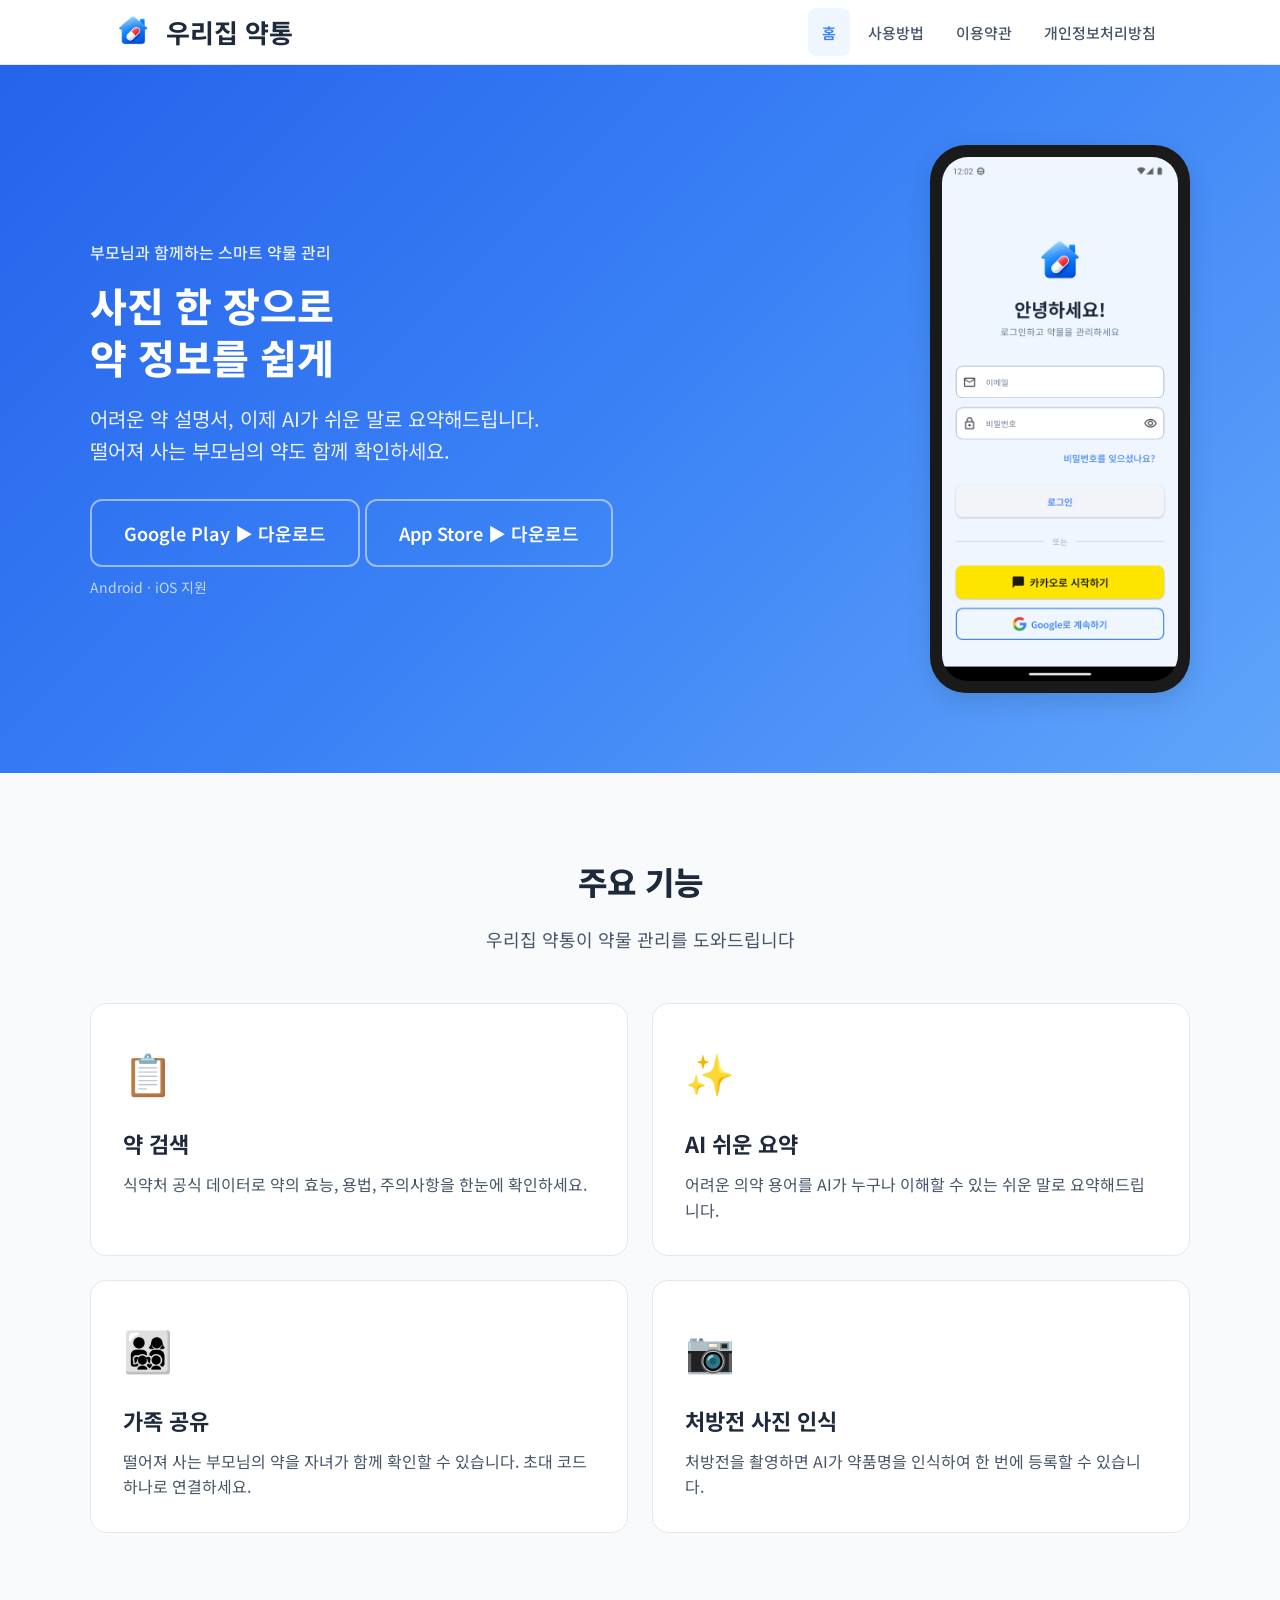
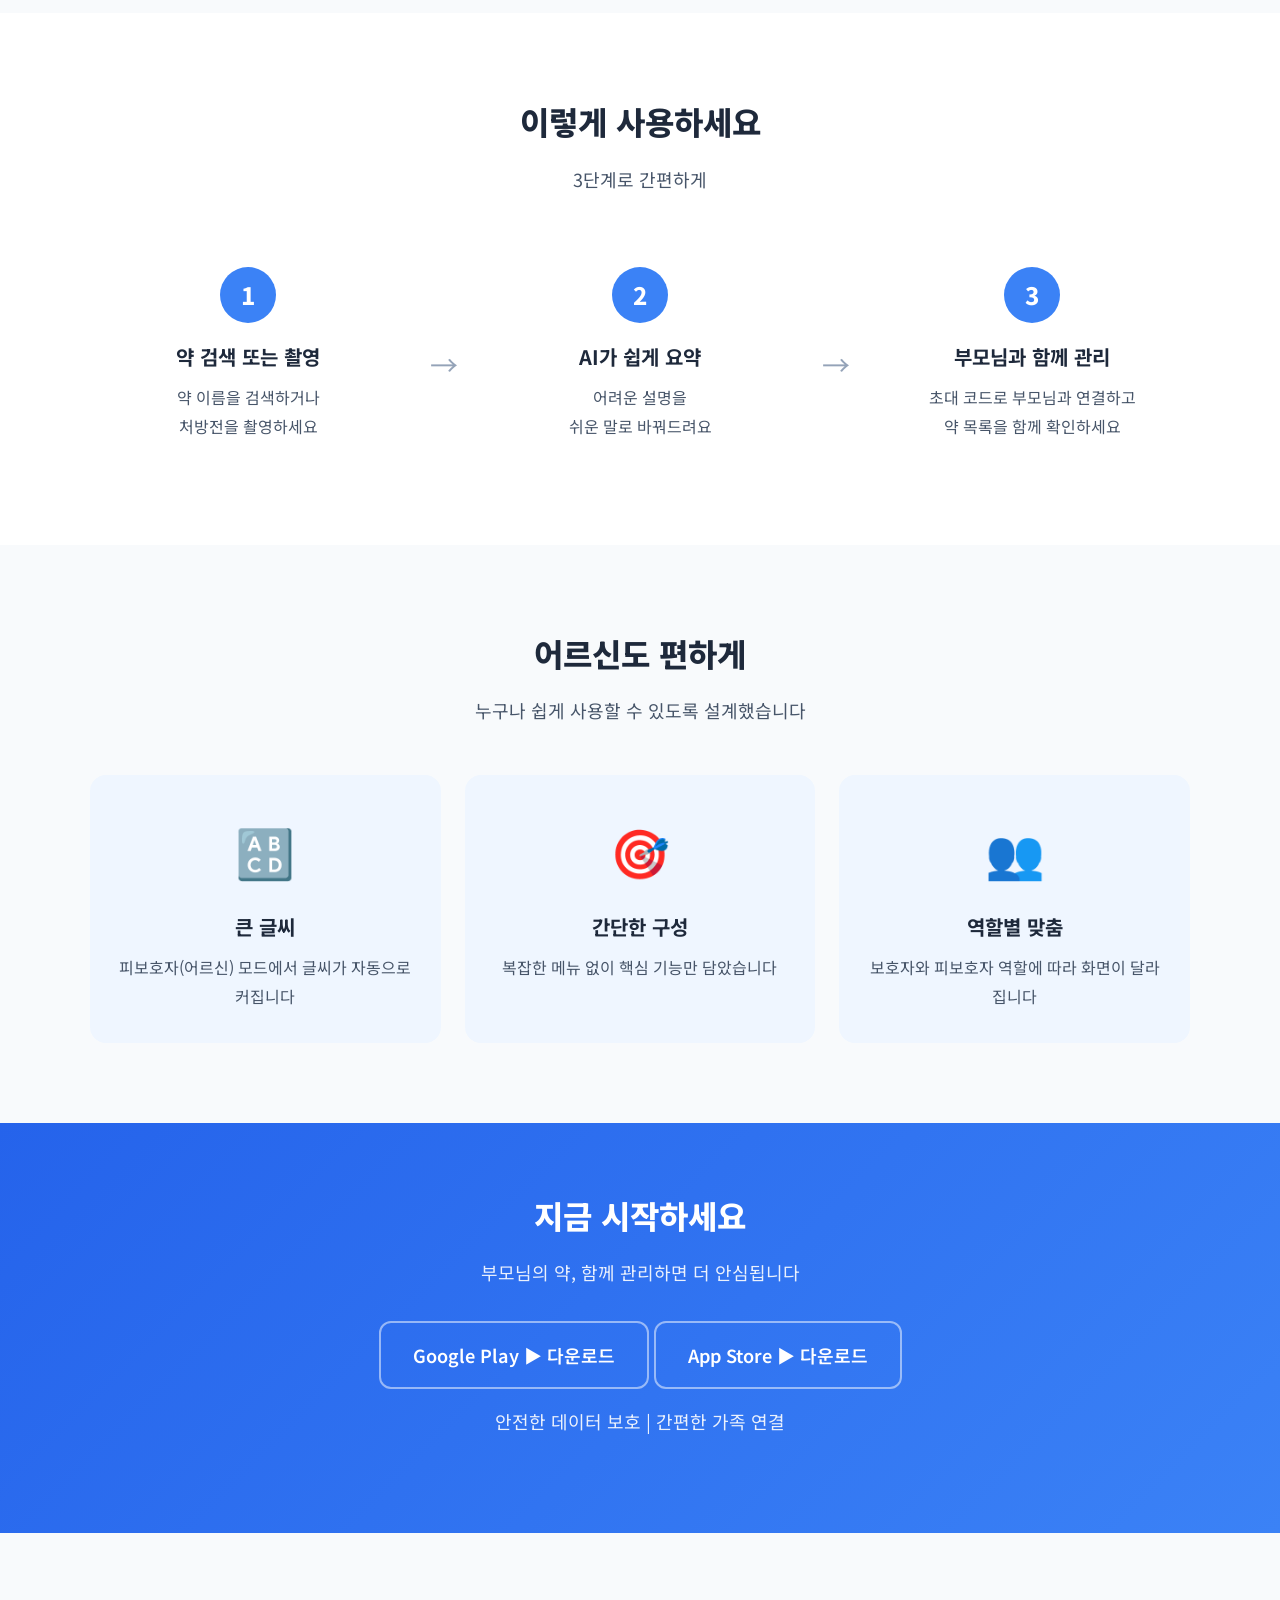
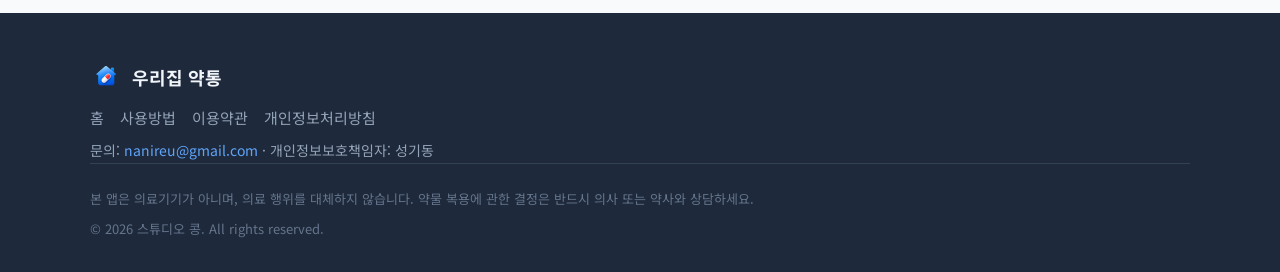
==== commit 74823d7b: "fix: 로고 애니메이션을 집 고정 + 알약만 박동하는 방식으로 재작업 전체 로고가 커졌다 작아지는 이전 방식(652bf46) 대신, 알약만 색상+연결요소 기준으로 분리해 별도 레" ====
--- a/index.html
+++ b/index.html
@@ -29,7 +29,10 @@
 <header class="site-header">
     <div class="header-inner">
         <a href="index.html" class="header-logo">
-            <img src="images/logo.png" alt="우리집 약통 로고">
+            <span class="logo-mark">
+                <img src="images/logo.png" alt="우리집 약통 로고" class="logo-base">
+                <img src="images/logo_capsule.png" alt="" aria-hidden="true" class="logo-capsule">
+            </span>
             <h1>우리집 약통</h1>
         </a>
         <button class="hamburger" onclick="this.classList.toggle('open');this.nextElementSibling.querySelector('.header-nav').classList.toggle('open')" aria-label="메뉴">
--- a/css/style.css
+++ b/css/style.css
@@ -71,9 +71,25 @@
   color: var(--text-primary);
 }
 
-.header-logo img { width: 46px; height: 46px; border-radius: 8px; }
+.logo-mark { position: relative; display: inline-block; width: 46px; height: 46px; }
+.logo-mark img { position: absolute; inset: 0; width: 100%; height: 100%; border-radius: 8px; }
+.logo-mark .logo-capsule {
+  transform-origin: 50.5% 53.6%;
+  animation: logo-capsule-pulse 1s ease-in-out infinite;
+}
 .header-logo span { font-weight: 700; font-size: 26px; }
 .header-logo h1 { font-weight: 700; font-size: 26px; margin: 0; line-height: 1; }
+
+/* 알약이 심장 박동처럼 원래 크기에서 커졌다가 정확히 원래 크기로 돌아옴(집은 고정) */
+@keyframes logo-capsule-pulse {
+  0%, 100% { transform: scale(1); }
+  25% { transform: scale(1.18); }
+  40% { transform: scale(1); }
+}
+
+@media (prefers-reduced-motion: reduce) {
+  .logo-mark .logo-capsule { animation: none; }
+}
 
 .header-nav {
   display: flex;
@@ -532,7 +548,7 @@
 @media (max-width: 768px) {
   .hamburger { display: flex; }
   .header-inner { height: 56px; }
-  .header-logo img { width: 38px; height: 38px; }
+  .logo-mark { width: 38px; height: 38px; }
   .header-logo span { font-size: 20px; white-space: nowrap; }
   .header-logo h1 { font-size: 20px; white-space: nowrap; }
 
@@ -581,7 +597,7 @@
 
 @media (max-width: 480px) {
   body { font-size: 16px; }
-  .header-logo img { width: 36px; height: 36px; }
+  .logo-mark { width: 36px; height: 36px; }
   .header-logo span { font-size: 19px; }
   .header-logo h1 { font-size: 19px; }
   .header-logo { gap: 8px; }
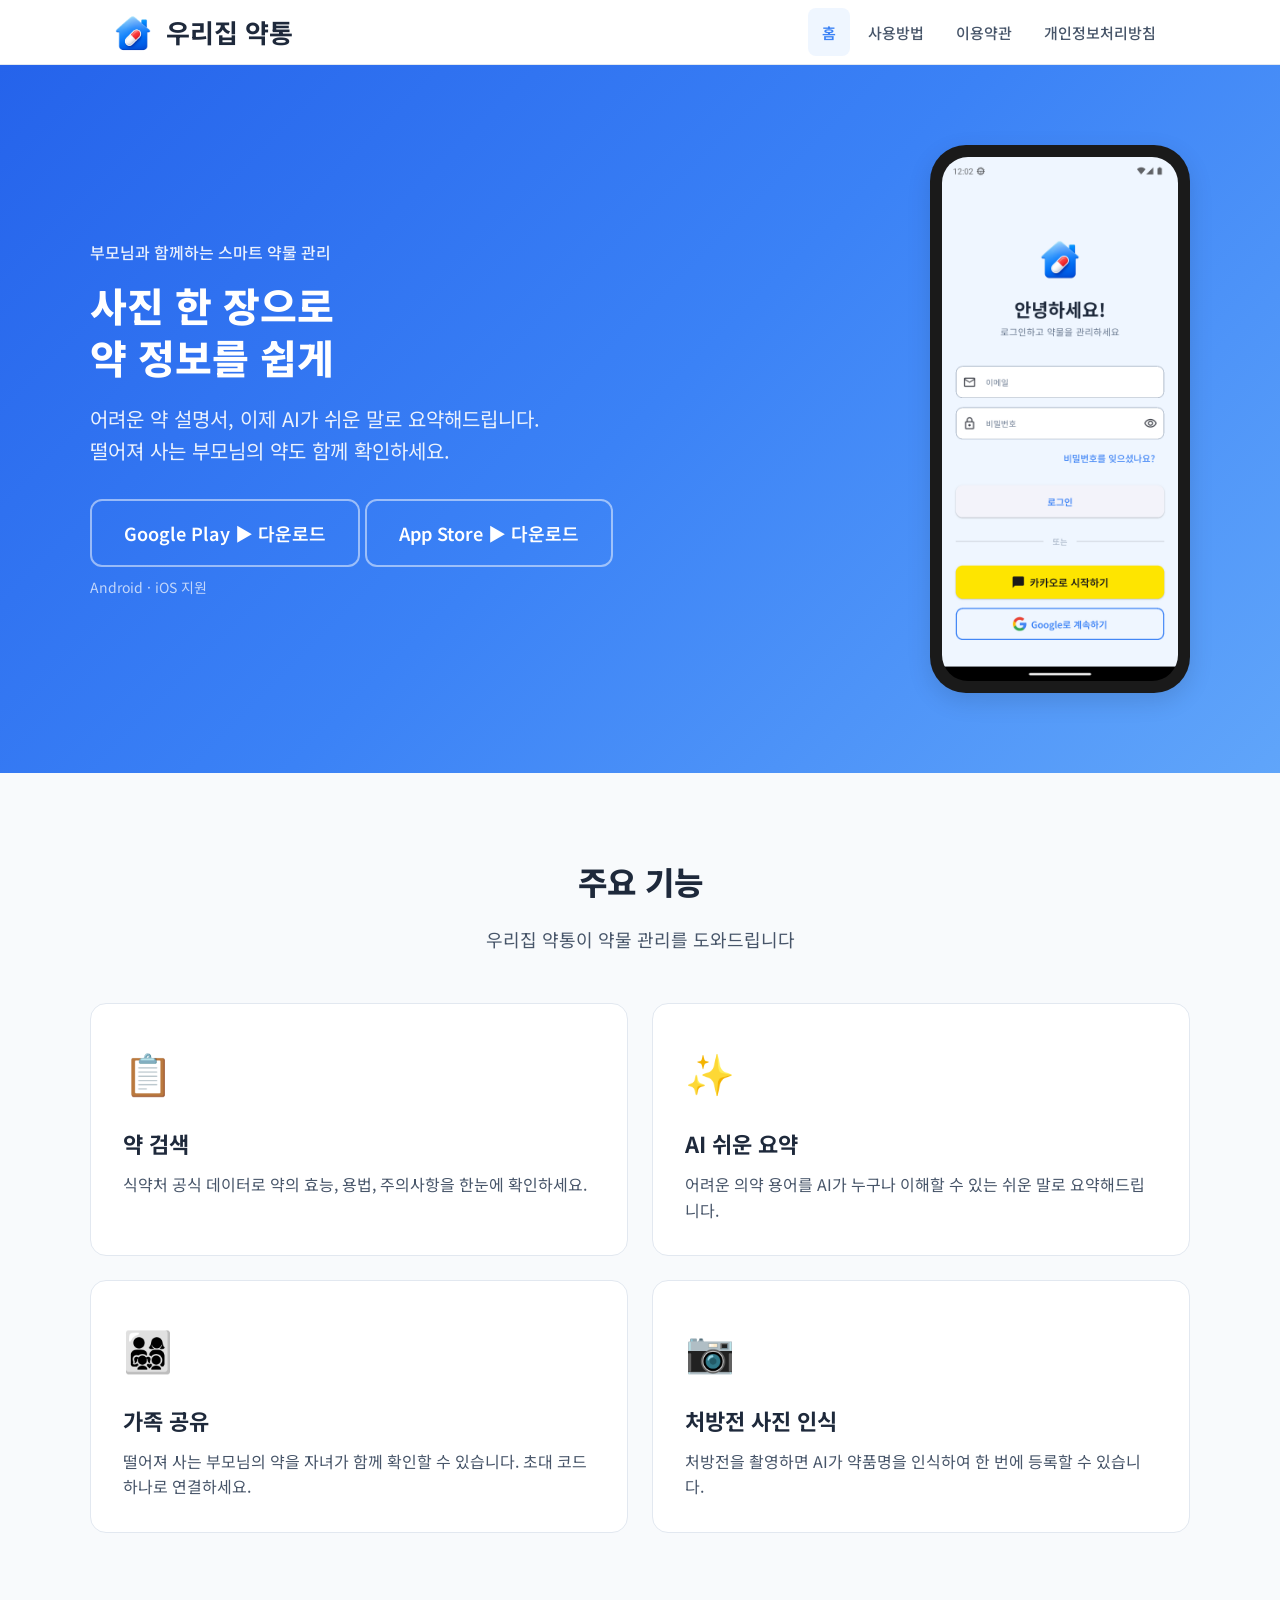
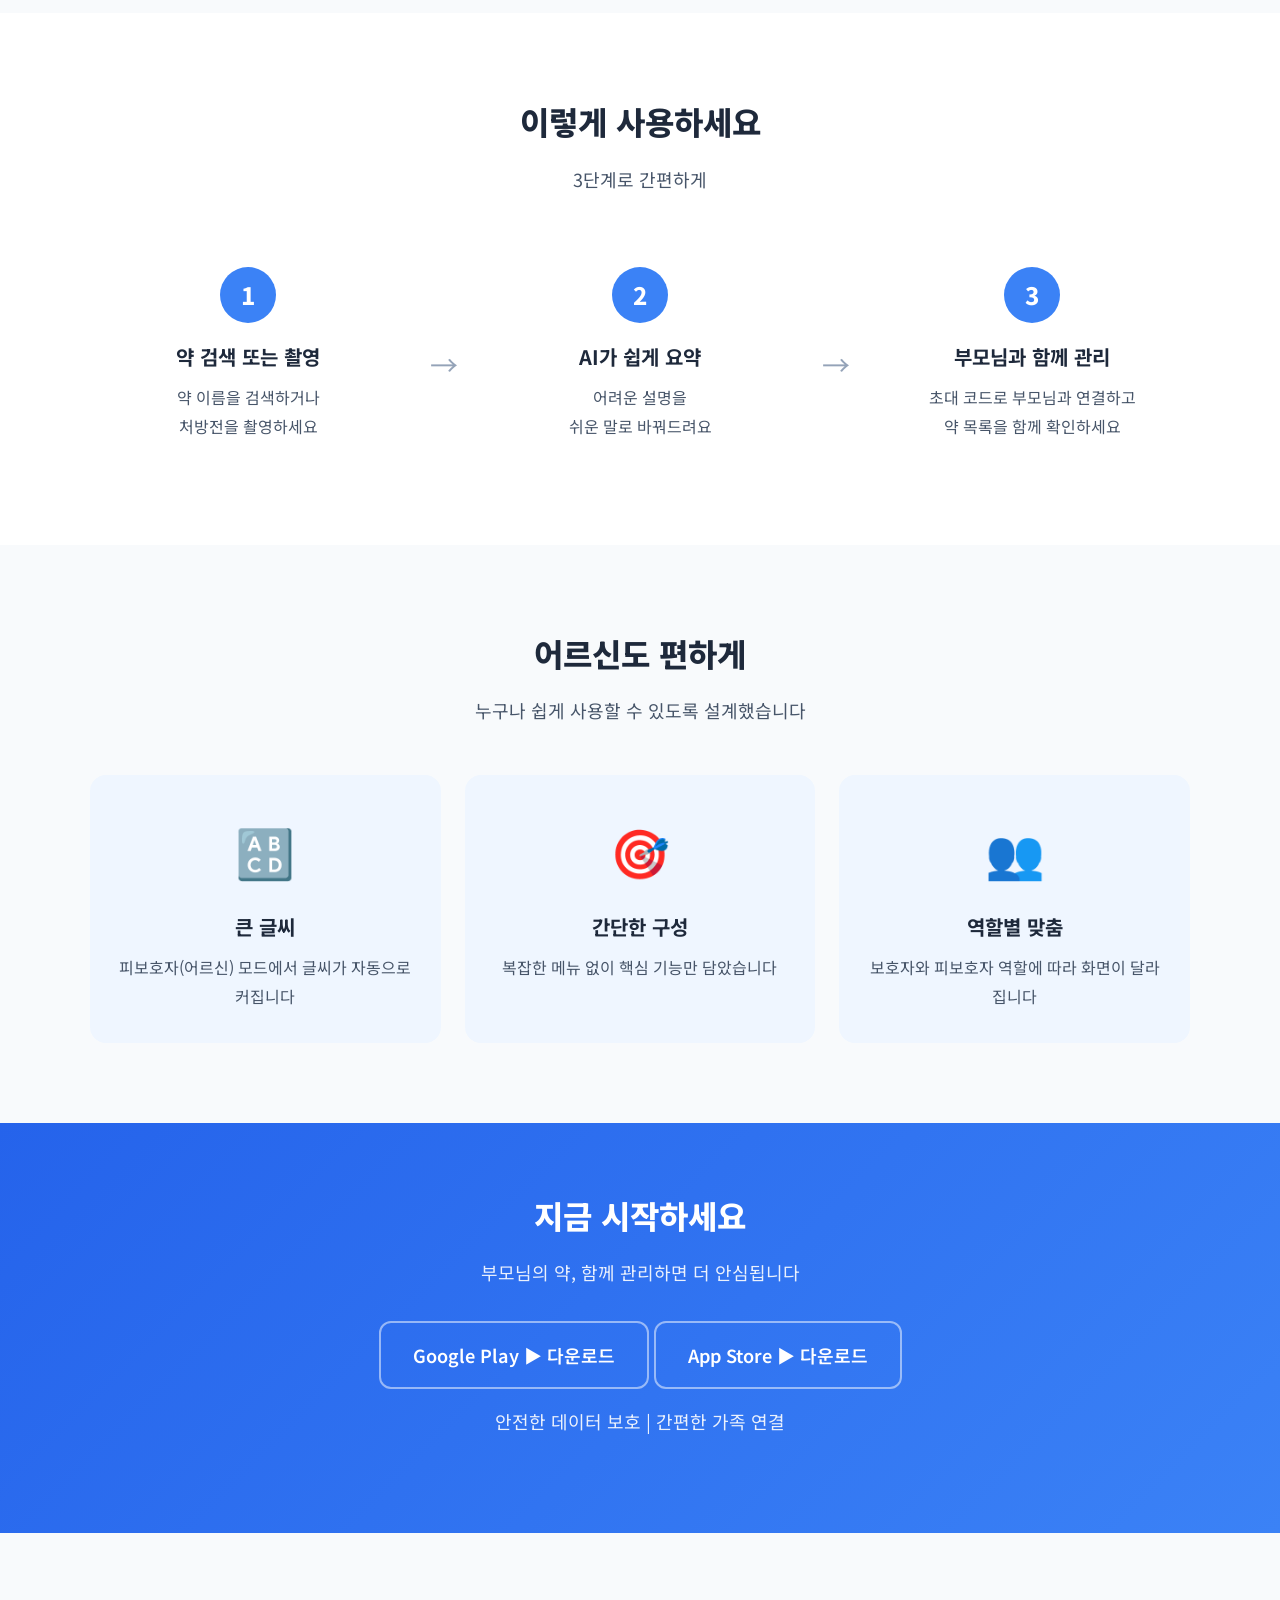
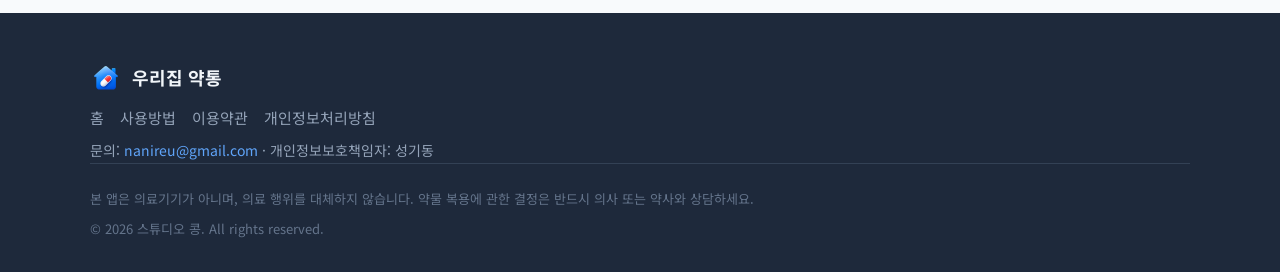
==== commit 24a1896a: "fix: 파비콘에 캐시 무효화 쿼리 추가 파일 내용은 바뀌었지만 URL(images/logo.png)이 그대로라 크롬의 파비콘 캐시가 갱신되지 않는 문제 발견. href에 ?v=2" ====
--- a/index.html
+++ b/index.html
@@ -17,7 +17,7 @@
     <meta name="twitter:description" content="사진 한 장으로 약 정보 확인, 떨어져 사는 부모님의 약까지 함께 관리하는 스마트 약통">
     <meta name="twitter:image" content="https://fammed.kr/images/feature.png">
     <link rel="canonical" href="https://fammed.kr/">
-    <link rel="icon" type="image/png" href="images/logo.png">
+    <link rel="icon" type="image/png" href="images/logo.png?v=2">
     <link rel="preconnect" href="https://fonts.googleapis.com">
     <link rel="preconnect" href="https://fonts.gstatic.com" crossorigin>
     <link href="https://fonts.googleapis.com/css2?family=Noto+Sans+KR:wght@400;500;600;700;800&display=swap" rel="stylesheet">
--- a/css/style.css
+++ b/css/style.css
@@ -70,11 +70,12 @@
   text-decoration: none;
   color: var(--text-primary);
 }
+.header-logo:hover { text-decoration: none; }
 
 .logo-mark { position: relative; display: inline-block; width: 46px; height: 46px; }
 .logo-mark img { position: absolute; inset: 0; width: 100%; height: 100%; border-radius: 8px; }
 .logo-mark .logo-capsule {
-  transform-origin: 50.5% 53.6%;
+  transform-origin: 50% 62%;
   animation: logo-capsule-pulse 1s ease-in-out infinite;
 }
 .header-logo span { font-weight: 700; font-size: 26px; }
